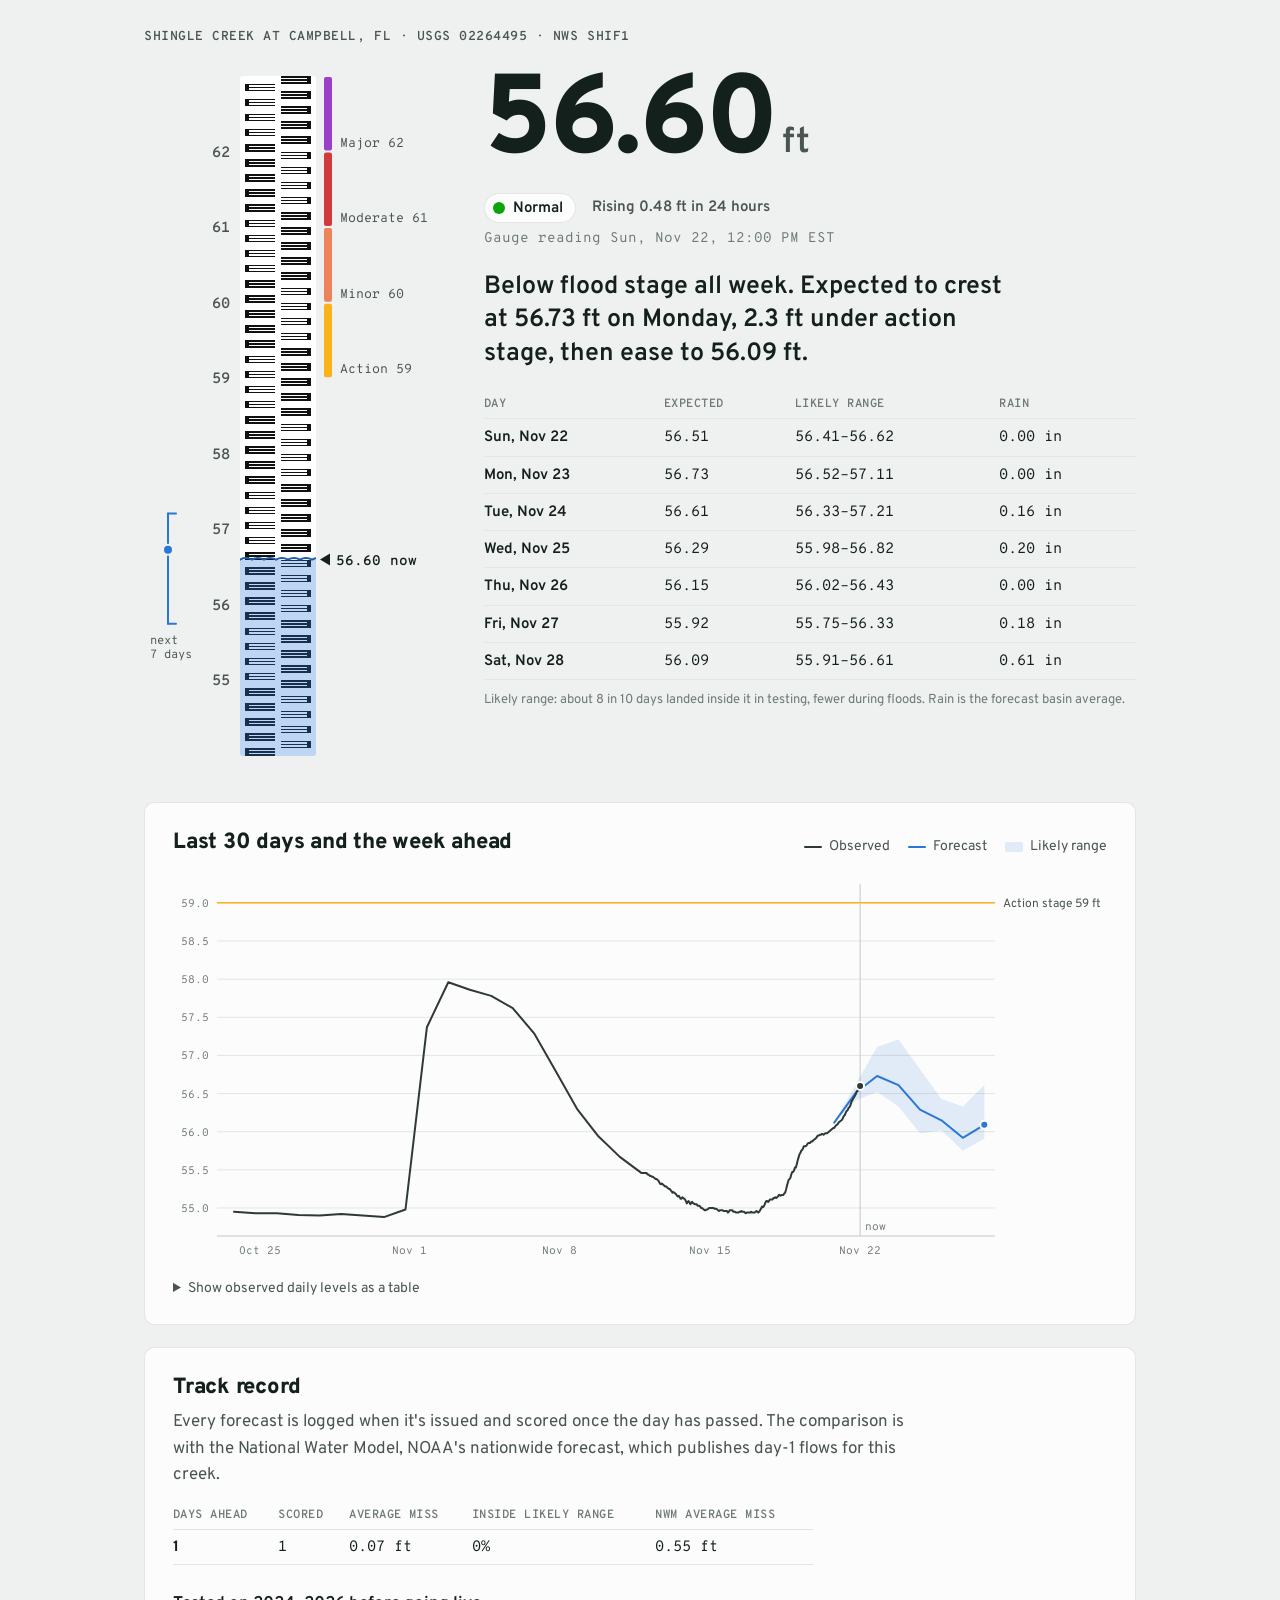
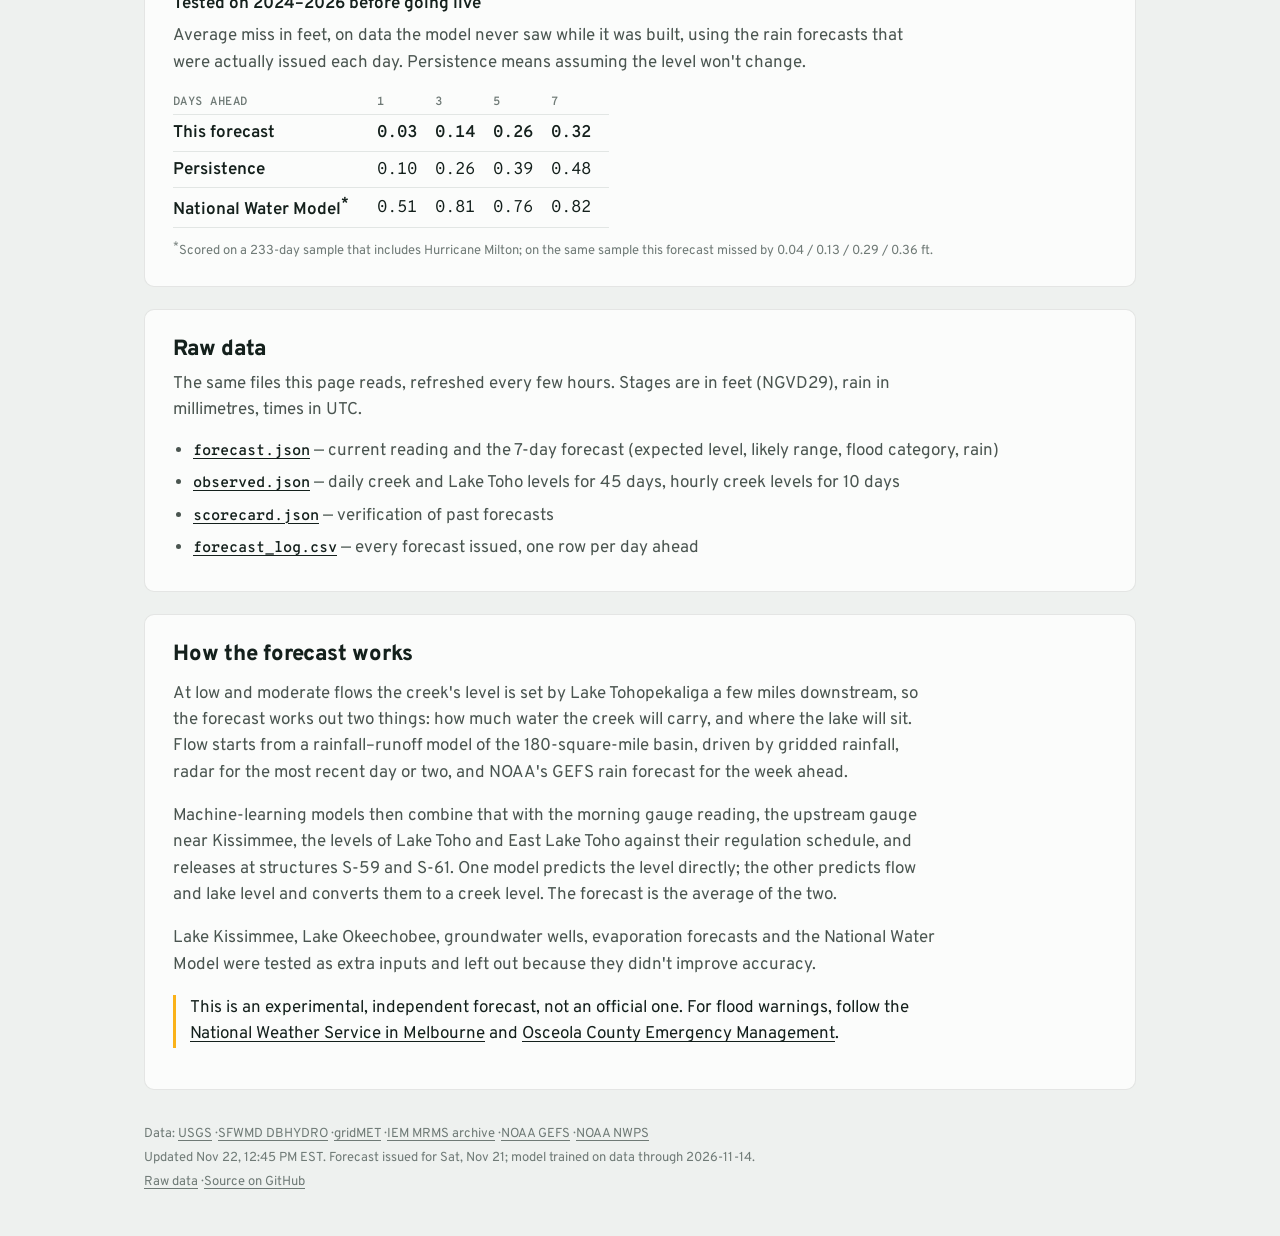
==== site/index.html @ 2aab3267 "Add static forecast site (GitHub Pages) reading site/data JSON Single page, vanilla JS + inline SVG," ====
<!doctype html>
<html lang="en">
<head>
  <meta charset="utf-8">
  <meta name="viewport" content="width=device-width, initial-scale=1">
  <title>Shingle Creek forecast</title>
  <meta name="description" content="7-day water level forecast for Shingle Creek at Campbell, Florida (USGS 02264495), updated every few hours.">
  <link rel="icon" href="data:image/svg+xml,%3Csvg xmlns='http://www.w3.org/2000/svg' viewBox='0 0 32 32'%3E%3Crect x='6' y='1' width='20' height='30' rx='2' fill='%23fff' stroke='%23111' stroke-width='2'/%3E%3Cpath d='M9 5h7v2H11v2h5v2H11v2h5v2H9z' fill='%23111'/%3E%3Crect x='7' y='19' width='18' height='11' fill='%232a78d6'/%3E%3C/svg%3E">
  <link rel="preconnect" href="https://fonts.googleapis.com">
  <link rel="preconnect" href="https://fonts.gstatic.com" crossorigin>
  <link href="https://fonts.googleapis.com/css2?family=Overpass:wght@400;600;800&family=Overpass+Mono:wght@400;600&display=swap" rel="stylesheet">
  <link rel="stylesheet" href="style.css">
</head>
<body>
  <header class="masthead">
    <p class="eyebrow">Shingle Creek at Campbell, FL · USGS 02264495 · NWS SHIF1</p>
  </header>

  <main>
    <section class="hero" aria-labelledby="now-heading">
      <figure class="gauge" aria-describedby="gauge-desc">
        <svg id="gauge" role="img" aria-labelledby="gauge-desc"></svg>
        <figcaption id="gauge-desc" class="sr-only">Staff gauge showing the current level against flood stages.</figcaption>
      </figure>
      <div class="reading">
        <h1 id="now-heading" class="sr-only">Current level</h1>
        <p class="stage"><span id="stage-value">—</span><span class="unit">ft</span></p>
        <p class="status-row">
          <span id="category" class="chip" data-cat="unknown"><span class="chip-icon" aria-hidden="true"></span><span class="chip-text">Loading</span></span>
          <span id="trend" class="trend"></span>
        </p>
        <p id="as-of" class="as-of"></p>
        <p id="headline" class="headline"></p>
        <table class="week" aria-label="7-day forecast">
          <thead><tr><th scope="col">Day</th><th scope="col">Expected</th><th scope="col">Likely range</th><th scope="col">Rain</th></tr></thead>
          <tbody id="week-body"></tbody>
        </table>
        <p class="note">Likely range: about 8 in 10 days landed inside it in testing, fewer during floods. Rain is the forecast basin average.</p>
      </div>
    </section>

    <section class="panel" aria-labelledby="hydro-heading">
      <div class="panel-head">
        <h2 id="hydro-heading">Last 30 days and the week ahead</h2>
        <ul class="legend" aria-label="Legend">
          <li><span class="key key-obs" aria-hidden="true"></span>Observed</li>
          <li><span class="key key-fc" aria-hidden="true"></span>Forecast</li>
          <li><span class="key key-band" aria-hidden="true"></span>Likely range</li>
        </ul>
      </div>
      <div id="hydro" class="hydro"></div>
      <details class="data-table">
        <summary>Show observed daily levels as a table</summary>
        <table><thead><tr><th scope="col">Date</th><th scope="col">Creek (ft)</th><th scope="col">Lake Toho (ft)</th></tr></thead><tbody id="obs-body"></tbody></table>
      </details>
    </section>

    <section class="panel" aria-labelledby="record-heading">
      <h2 id="record-heading">Track record</h2>
      <p class="lede">Every forecast is logged when it's issued and scored once the day has passed. The comparison is with the National Water Model, NOAA's nationwide forecast, which publishes day-1 flows for this creek.</p>
      <div id="record"></div>
      <h3>Tested on 2024–2026 before going live</h3>
      <p class="lede">Average miss in feet, on data the model never saw while it was built, using the rain forecasts that were actually issued each day. Persistence means assuming the level won't change.</p>
      <table class="results">
        <thead><tr><th scope="col">Days ahead</th><th scope="col">1</th><th scope="col">3</th><th scope="col">5</th><th scope="col">7</th></tr></thead>
        <tbody>
          <tr><th scope="row">This forecast</th><td>0.03</td><td>0.14</td><td>0.26</td><td>0.32</td></tr>
          <tr><th scope="row">Persistence</th><td>0.10</td><td>0.26</td><td>0.39</td><td>0.48</td></tr>
          <tr><th scope="row">National Water Model<sup>*</sup></th><td>0.51</td><td>0.81</td><td>0.76</td><td>0.82</td></tr>
        </tbody>
      </table>
      <p class="note"><sup>*</sup>Scored on a 233-day sample that includes Hurricane Milton; on the same sample this forecast missed by 0.04 / 0.13 / 0.29 / 0.36 ft.</p>
    </section>

    <section class="panel" aria-labelledby="raw-heading">
      <h2 id="raw-heading">Raw data</h2>
      <p class="lede">The same files this page reads, refreshed every few hours. Stages are in feet (NGVD29), rain in millimetres, times in UTC.</p>
      <ul class="raw-links">
        <li><a href="https://raw.githubusercontent.com/hunterjackson/shingle-creek-forecast/main/site/data/forecast.json">forecast.json</a> — current reading and the 7-day forecast (expected level, likely range, flood category, rain)</li>
        <li><a href="https://raw.githubusercontent.com/hunterjackson/shingle-creek-forecast/main/site/data/observed.json">observed.json</a> — daily creek and Lake Toho levels for 45 days, hourly creek levels for 10 days</li>
        <li><a href="https://raw.githubusercontent.com/hunterjackson/shingle-creek-forecast/main/site/data/scorecard.json">scorecard.json</a> — verification of past forecasts</li>
        <li><a href="https://raw.githubusercontent.com/hunterjackson/shingle-creek-forecast/main/site/data/forecast_log.csv">forecast_log.csv</a> — every forecast issued, one row per day ahead</li>
      </ul>
    </section>

    <section class="panel how" aria-labelledby="how-heading">
      <h2 id="how-heading">How the forecast works</h2>
      <p>At low and moderate flows the creek's level is set by Lake Tohopekaliga a few miles downstream, so the forecast works out two things: how much water the creek will carry, and where the lake will sit. Flow starts from a rainfall–runoff model of the 180-square-mile basin, driven by gridded rainfall, radar for the most recent day or two, and NOAA's GEFS rain forecast for the week ahead.</p>
      <p>Machine-learning models then combine that with the morning gauge reading, the upstream gauge near Kissimmee, the levels of Lake Toho and East Lake Toho against their regulation schedule, and releases at structures S-59 and S-61. One model predicts the level directly; the other predicts flow and lake level and converts them to a creek level. The forecast is the average of the two.</p>
      <p>Lake Kissimmee, Lake Okeechobee, groundwater wells, evaporation forecasts and the National Water Model were tested as extra inputs and left out because they didn't improve accuracy.</p>
      <p class="disclaimer">This is an experimental, independent forecast, not an official one. For flood warnings, follow the <a href="https://www.weather.gov/mlb/">National Weather Service in Melbourne</a> and <a href="https://www.osceola.org/agencies-departments/emergency-management/">Osceola County Emergency Management</a>.</p>
    </section>
  </main>

  <footer class="footer">
    <p>Data: <a href="https://waterdata.usgs.gov/monitoring-location/02264495/">USGS</a> · <a href="https://www.sfwmd.gov/science-data/dbhydro">SFWMD DBHYDRO</a> · <a href="https://www.climatologylab.org/gridmet.html">gridMET</a> · <a href="https://mesonet.agron.iastate.edu/">IEM MRMS archive</a> · <a href="https://registry.opendata.aws/noaa-gefs/">NOAA GEFS</a> · <a href="https://water.noaa.gov/">NOAA NWPS</a></p>
    <p id="generated"></p>
    <p><a href="#raw-heading">Raw data</a> · <a href="https://github.com/hunterjackson/shingle-creek-forecast">Source on GitHub</a></p>
  </footer>

  <div id="tooltip" class="tooltip" role="status" hidden></div>
  <script src="app.js" defer></script>
</body>
</html>
---- site/style.css ----
/* Shingle Creek forecast — tokens first; the chart and gauge read them by role. */
:root {
  color-scheme: light;
  --page: #eef1ef;
  --surface: #fbfcfb;
  --ink: #14201c;
  --ink-2: #4a5550;
  --muted: #6f7a76;
  --grid: #e2e6e4;
  --axis: #c2c9c6;
  --border: rgba(20, 32, 28, 0.10);
  --obs: #2f3936;
  --fc: #2a78d6;
  --fc-wash: rgba(42, 120, 214, 0.13);
  --board: #ffffff;
  --board-ink: #111111;
  --board-red: #c8102e;
  --water: rgba(42, 120, 214, 0.30);
  --water-edge: #1c5cab;
  /* flood categories (status — always shown with a label) */
  --cat-normal: #0ca30c;
  --cat-action: #fab219;
  --cat-minor: #ec835a;
  --cat-moderate: #d03b3b;
  --cat-major: #9b3fc9;
  --tooltip-bg: #14201c;
  --tooltip-ink: #f3f5f4;
  --font: "Overpass", system-ui, -apple-system, "Segoe UI", sans-serif;
  --mono: "Overpass Mono", ui-monospace, "SFMono-Regular", Menlo, monospace;
}
@media (prefers-color-scheme: dark) {
  :root:where(:not([data-theme="light"])) {
    color-scheme: dark;
    --page: #0c1110;
    --surface: #141a18;
    --ink: #e8ecea;
    --ink-2: #b8c1bd;
    --muted: #8b9591;
    --grid: #232c29;
    --axis: #36413d;
    --border: rgba(255, 255, 255, 0.10);
    --obs: #c9d1ce;
    --fc: #3987e5;
    --fc-wash: rgba(57, 135, 229, 0.18);
    --board: #e4e8e6;
    --board-ink: #111111;
    --board-red: #b30e29;
    --water: rgba(57, 135, 229, 0.42);
    --water-edge: #6da7ec;
    --tooltip-bg: #e8ecea;
    --tooltip-ink: #0c1110;
  }
}
:root[data-theme="dark"] {
  color-scheme: dark;
  --page: #0c1110; --surface: #141a18; --ink: #e8ecea; --ink-2: #b8c1bd; --muted: #8b9591;
  --grid: #232c29; --axis: #36413d; --border: rgba(255, 255, 255, 0.10); --obs: #c9d1ce;
  --fc: #3987e5; --fc-wash: rgba(57, 135, 229, 0.18); --board: #e4e8e6; --board-ink: #111111;
  --board-red: #b30e29; --water: rgba(57, 135, 229, 0.42); --water-edge: #6da7ec;
  --tooltip-bg: #e8ecea; --tooltip-ink: #0c1110;
}

* { box-sizing: border-box; }
html { -webkit-text-size-adjust: 100%; }
body {
  margin: 0;
  background: var(--page);
  color: var(--ink);
  font: 400 17px/1.55 var(--font);
}
a { color: inherit; text-decoration-thickness: 1px; text-underline-offset: 3px; }
a:hover { color: var(--fc); }
:focus-visible { outline: 2px solid var(--fc); outline-offset: 2px; border-radius: 2px; }
.sr-only { position: absolute; width: 1px; height: 1px; overflow: hidden; clip: rect(0 0 0 0); white-space: nowrap; }

.masthead, main, .footer { max-width: 1040px; margin: 0 auto; padding: 0 24px; }
.masthead { padding-top: 28px; }
.eyebrow {
  margin: 0;
  font: 600 13px/1.4 var(--mono);
  letter-spacing: 0.04em;
  text-transform: uppercase;
  color: var(--ink-2);
}

/* ---------- hero: gauge + reading ---------- */
.hero {
  display: grid;
  grid-template-columns: minmax(200px, 300px) 1fr;
  gap: 40px;
  align-items: start;
  padding: 20px 0 36px;
}
.gauge { margin: 0; }
.gauge svg { display: block; width: 100%; height: auto; overflow: visible; }
.gauge text { font-family: var(--mono); }

.stage {
  margin: 8px 0 0;
  font: 800 clamp(64px, 11vw, 112px)/0.9 var(--font);
  letter-spacing: -0.03em;
}
.stage .unit { font-size: 0.32em; font-weight: 600; letter-spacing: 0; margin-left: 0.18em; color: var(--ink-2); }
.status-row { display: flex; flex-wrap: wrap; align-items: center; gap: 10px 16px; margin: 18px 0 0; }
.chip {
  display: inline-flex; align-items: center; gap: 8px;
  padding: 4px 12px 3px 8px;
  border: 1px solid var(--border); border-radius: 999px;
  background: var(--surface);
  font: 600 15px/1.4 var(--font);
}
.chip-icon { width: 12px; height: 12px; border-radius: 3px; background: var(--muted); }
.chip[data-cat="normal"] .chip-icon { background: var(--cat-normal); border-radius: 50%; }
.chip[data-cat="action"] .chip-icon { background: var(--cat-action); }
.chip[data-cat="minor"] .chip-icon { background: var(--cat-minor); }
.chip[data-cat="moderate"] .chip-icon { background: var(--cat-moderate); }
.chip[data-cat="major"] .chip-icon { background: var(--cat-major); }
.trend { font: 600 15px/1.4 var(--font); color: var(--ink-2); }
.as-of { margin: 6px 0 0; font: 400 14px/1.4 var(--mono); color: var(--muted); }
.headline { margin: 22px 0 18px; font: 600 clamp(20px, 2.4vw, 25px)/1.35 var(--font); max-width: 34ch; }

.week { width: 100%; border-collapse: collapse; font-size: 15px; }
.week th, .week td { padding: 7px 10px 6px 0; text-align: left; border-bottom: 1px solid var(--grid); }
.week thead th { font: 600 12px/1.3 var(--mono); text-transform: uppercase; letter-spacing: 0.04em; color: var(--muted); }
.week td { font-family: var(--mono); font-variant-numeric: tabular-nums; }
.week td:first-child { font-family: var(--font); font-weight: 600; }
.week .flag { display: inline-block; width: 8px; height: 8px; border-radius: 2px; margin-left: 6px; vertical-align: 1px; }
.note { margin: 10px 0 0; font-size: 13px; color: var(--muted); }

/* ---------- panels ---------- */
.panel {
  background: var(--surface);
  border: 1px solid var(--border);
  border-radius: 10px;
  padding: 26px 28px 24px;
  margin: 0 0 22px;
}
.panel h2 { margin: 0; font: 800 22px/1.25 var(--font); letter-spacing: -0.01em; }
.panel h3 { margin: 28px 0 0; font: 600 17px/1.3 var(--font); }
.panel-head { display: flex; flex-wrap: wrap; align-items: baseline; justify-content: space-between; gap: 8px 24px; margin-bottom: 14px; }
.lede { margin: 8px 0 14px; color: var(--ink-2); max-width: 68ch; }

.legend { display: flex; flex-wrap: wrap; gap: 6px 18px; margin: 0; padding: 0; list-style: none; font-size: 14px; color: var(--ink-2); }
.legend li { display: inline-flex; align-items: center; gap: 7px; }
.key { display: inline-block; width: 18px; }
.key-obs { height: 2px; background: var(--obs); border-radius: 1px; }
.key-fc { height: 2px; background: var(--fc); border-radius: 1px; }
.key-band { height: 10px; background: var(--fc-wash); border-radius: 2px; }

.hydro { position: relative; width: 100%; }
.hydro svg { display: block; width: 100%; height: auto; touch-action: pan-y; }
.hydro text { font-family: var(--mono); font-size: 11px; fill: var(--muted); }
.hydro .flood-label { font-family: var(--font); font-size: 12px; fill: var(--ink-2); }

.data-table { margin-top: 14px; font-size: 14px; }
.data-table summary { cursor: pointer; color: var(--ink-2); }
.data-table table, .results { border-collapse: collapse; margin-top: 10px; }
.data-table th, .data-table td, .results th, .results td { padding: 5px 18px 4px 0; text-align: left; border-bottom: 1px solid var(--grid); }
.data-table td, .results td { font-family: var(--mono); font-variant-numeric: tabular-nums; }
.results thead th { font: 600 12px/1.3 var(--mono); text-transform: uppercase; letter-spacing: 0.04em; color: var(--muted); }
.results tbody th { font-weight: 600; padding-right: 28px; }
.results tbody tr:first-child td { font-weight: 600; }

.record-table { border-collapse: collapse; width: 100%; max-width: 640px; font-size: 15px; }
.record-table th, .record-table td { padding: 6px 16px 5px 0; text-align: left; border-bottom: 1px solid var(--grid); }
.record-table td { font-family: var(--mono); font-variant-numeric: tabular-nums; }
.record-table thead th { font: 600 12px/1.3 var(--mono); text-transform: uppercase; letter-spacing: 0.04em; color: var(--muted); }
.empty { padding: 14px 16px; border: 1px dashed var(--axis); border-radius: 8px; color: var(--ink-2); max-width: 640px; }

.raw-links { margin: 0; padding-left: 20px; color: var(--ink-2); }
.raw-links li { margin: 6px 0; }
.raw-links a { font: 600 15px/1.4 var(--mono); color: var(--ink); }
.how p { max-width: 70ch; color: var(--ink-2); }
.how p:first-of-type { margin-top: 12px; }
.disclaimer { padding-left: 14px; border-left: 3px solid var(--cat-action); color: var(--ink) !important; }

.footer { padding-top: 8px; padding-bottom: 40px; font-size: 13px; color: var(--muted); }
.footer p { margin: 4px 0; }

.tooltip {
  position: fixed; z-index: 10; pointer-events: none;
  min-width: 150px; padding: 9px 11px 8px;
  background: var(--tooltip-bg); color: var(--tooltip-ink);
  border-radius: 6px; font-size: 13px; line-height: 1.45;
  box-shadow: 0 4px 18px rgba(0, 0, 0, 0.18);
}
.tooltip .tt-date { font: 600 12px/1.3 var(--mono); opacity: 0.75; margin-bottom: 4px; }
.tooltip .tt-row { display: flex; align-items: center; gap: 8px; }
.tooltip .tt-row b { font: 600 14px/1.4 var(--mono); }
.tooltip .tt-key { display: inline-block; width: 12px; height: 2px; border-radius: 1px; }

/* water surface ripple on the gauge */
@keyframes drift { from { transform: translateX(0); } to { transform: translateX(-24px); } }
.ripple { animation: drift 4s linear infinite; }
@media (prefers-reduced-motion: reduce) { .ripple { animation: none; } }

@media (max-width: 760px) {
  body { font-size: 16px; }
  .masthead, main, .footer { padding: 0 16px; }
  .masthead { padding-top: 20px; }
  .hero { grid-template-columns: 1fr; gap: 18px; }
  .gauge { max-width: 300px; order: 2; }
  .headline { font-size: 19px; }
  .week { font-size: 14px; }
  .week th, .week td { padding-right: 6px; }
  .panel { padding: 20px 16px 18px; border-radius: 8px; }
}
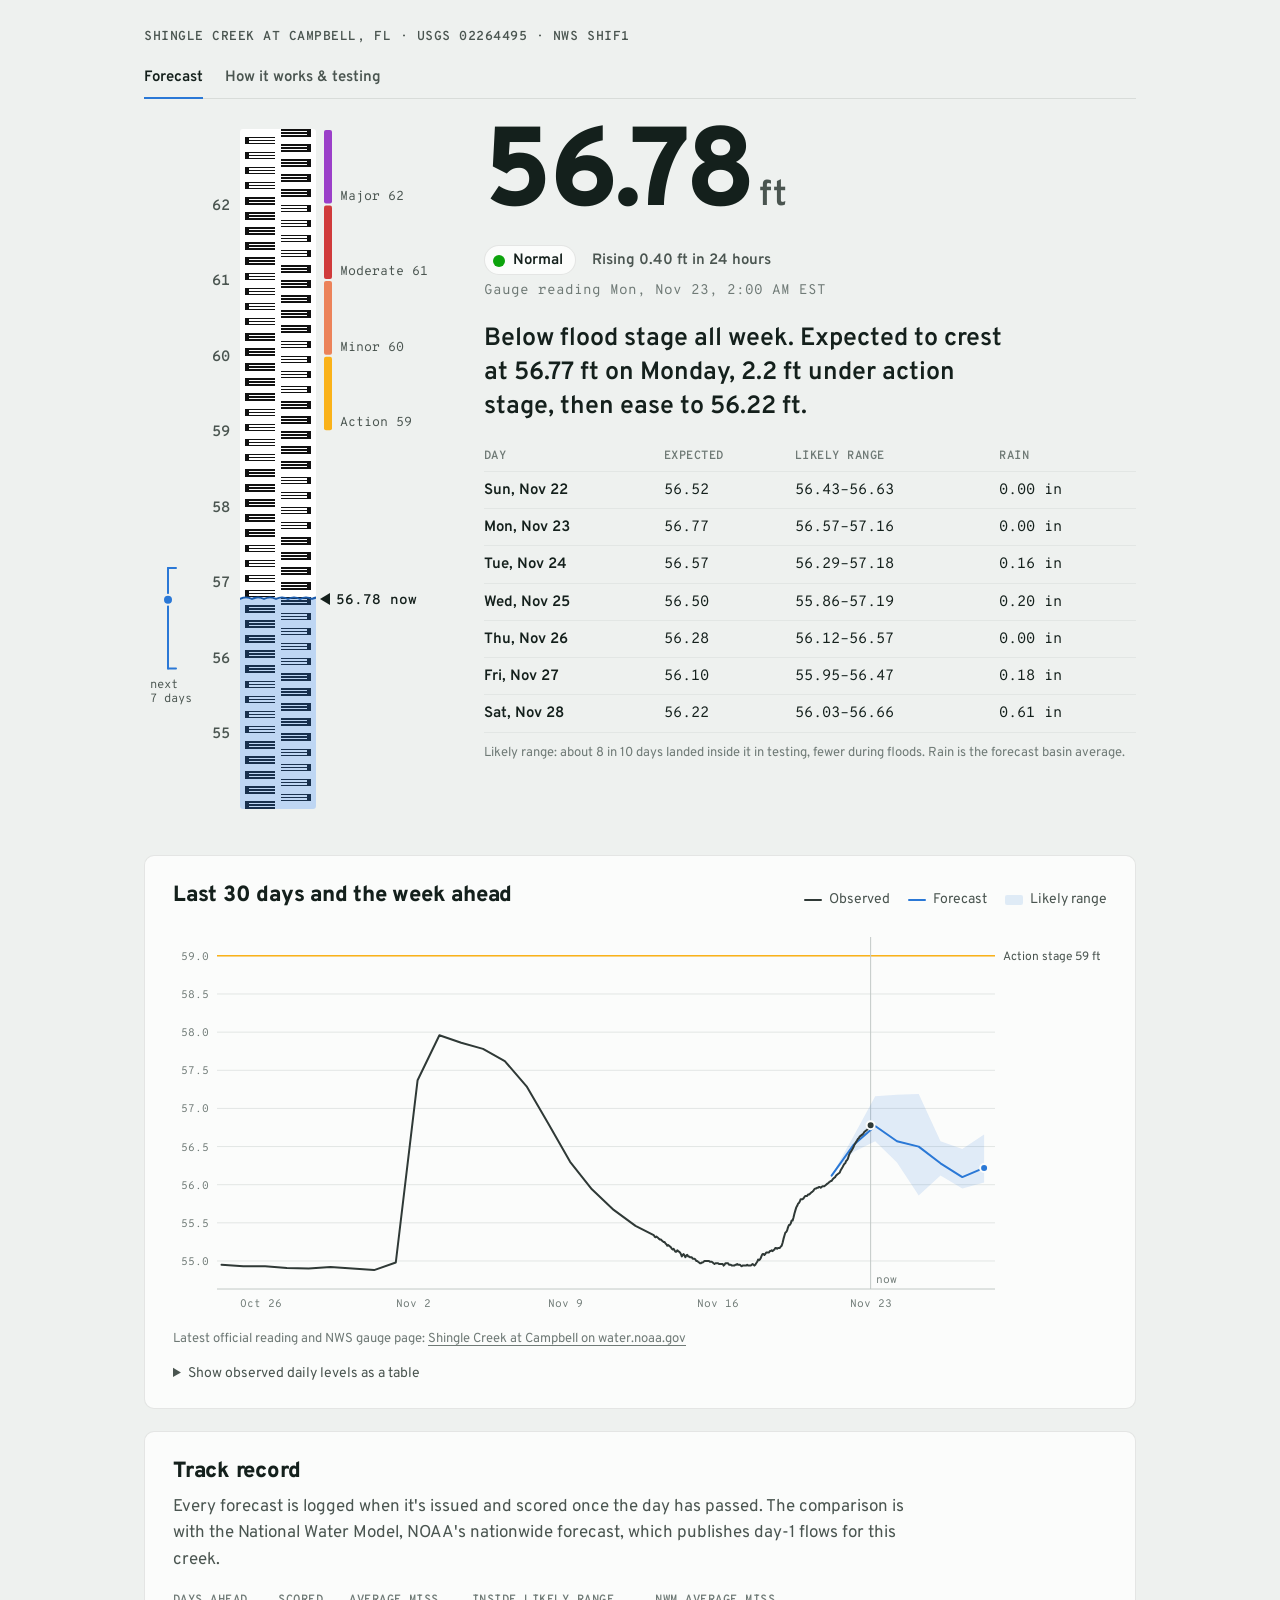
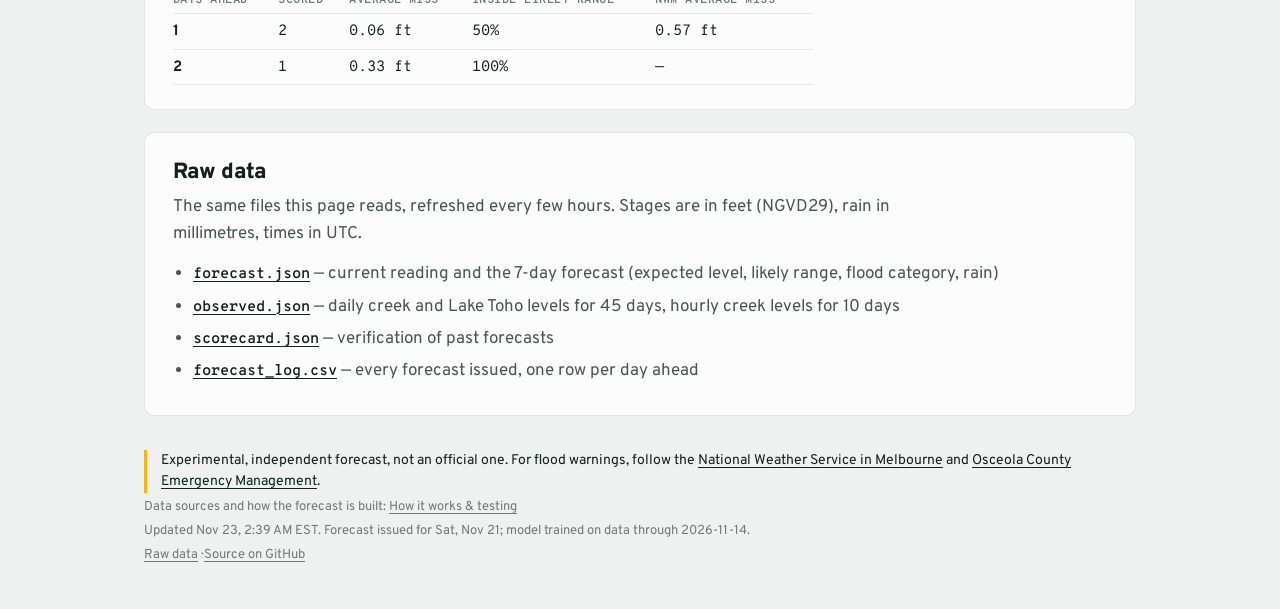
==== commit d3f6a832: "Move how-it-works and testing to their own tab; add NOAA gauge link The front page is now just the l" ====
--- a/site/index.html
+++ b/site/index.html
@@ -14,6 +14,10 @@
 <body>
   <header class="masthead">
     <p class="eyebrow">Shingle Creek at Campbell, FL · USGS 02264495 · NWS SHIF1</p>
+    <nav class="tabs" aria-label="Pages">
+      <a href="./" aria-current="page">Forecast</a>
+      <a href="how-it-works.html">How it works &amp; testing</a>
+    </nav>
   </header>
 
   <main>
@@ -49,6 +53,7 @@
         </ul>
       </div>
       <div id="hydro" class="hydro"></div>
+      <p class="note live-link">Latest official reading and NWS gauge page: <a href="https://water.noaa.gov/gauges/shif1">Shingle Creek at Campbell on water.noaa.gov</a></p>
       <details class="data-table">
         <summary>Show observed daily levels as a table</summary>
         <table><thead><tr><th scope="col">Date</th><th scope="col">Creek (ft)</th><th scope="col">Lake Toho (ft)</th></tr></thead><tbody id="obs-body"></tbody></table>
@@ -59,17 +64,6 @@
       <h2 id="record-heading">Track record</h2>
       <p class="lede">Every forecast is logged when it's issued and scored once the day has passed. The comparison is with the National Water Model, NOAA's nationwide forecast, which publishes day-1 flows for this creek.</p>
       <div id="record"></div>
-      <h3>Tested on 2024–2026 before going live</h3>
-      <p class="lede">Average miss in feet, on data the model never saw while it was built, using the rain forecasts that were actually issued each day. Persistence means assuming the level won't change.</p>
-      <table class="results">
-        <thead><tr><th scope="col">Days ahead</th><th scope="col">1</th><th scope="col">3</th><th scope="col">5</th><th scope="col">7</th></tr></thead>
-        <tbody>
-          <tr><th scope="row">This forecast</th><td>0.03</td><td>0.14</td><td>0.26</td><td>0.32</td></tr>
-          <tr><th scope="row">Persistence</th><td>0.10</td><td>0.26</td><td>0.39</td><td>0.48</td></tr>
-          <tr><th scope="row">National Water Model<sup>*</sup></th><td>0.51</td><td>0.81</td><td>0.76</td><td>0.82</td></tr>
-        </tbody>
-      </table>
-      <p class="note"><sup>*</sup>Scored on a 233-day sample that includes Hurricane Milton; on the same sample this forecast missed by 0.04 / 0.13 / 0.29 / 0.36 ft.</p>
     </section>
 
     <section class="panel" aria-labelledby="raw-heading">
@@ -82,18 +76,11 @@
         <li><a href="https://raw.githubusercontent.com/hunterjackson/shingle-creek-forecast/main/site/data/forecast_log.csv">forecast_log.csv</a> — every forecast issued, one row per day ahead</li>
       </ul>
     </section>
-
-    <section class="panel how" aria-labelledby="how-heading">
-      <h2 id="how-heading">How the forecast works</h2>
-      <p>At low and moderate flows the creek's level is set by Lake Tohopekaliga a few miles downstream, so the forecast works out two things: how much water the creek will carry, and where the lake will sit. Flow starts from a rainfall–runoff model of the 180-square-mile basin, driven by gridded rainfall, radar for the most recent day or two, and NOAA's GEFS rain forecast for the week ahead.</p>
-      <p>Machine-learning models then combine that with the morning gauge reading, the upstream gauge near Kissimmee, the levels of Lake Toho and East Lake Toho against their regulation schedule, and releases at structures S-59 and S-61. One model predicts the level directly; the other predicts flow and lake level and converts them to a creek level. The forecast is the average of the two.</p>
-      <p>Lake Kissimmee, Lake Okeechobee, groundwater wells, evaporation forecasts and the National Water Model were tested as extra inputs and left out because they didn't improve accuracy.</p>
-      <p class="disclaimer">This is an experimental, independent forecast, not an official one. For flood warnings, follow the <a href="https://www.weather.gov/mlb/">National Weather Service in Melbourne</a> and <a href="https://www.osceola.org/agencies-departments/emergency-management/">Osceola County Emergency Management</a>.</p>
-    </section>
   </main>
 
   <footer class="footer">
-    <p>Data: <a href="https://waterdata.usgs.gov/monitoring-location/02264495/">USGS</a> · <a href="https://www.sfwmd.gov/science-data/dbhydro">SFWMD DBHYDRO</a> · <a href="https://www.climatologylab.org/gridmet.html">gridMET</a> · <a href="https://mesonet.agron.iastate.edu/">IEM MRMS archive</a> · <a href="https://registry.opendata.aws/noaa-gefs/">NOAA GEFS</a> · <a href="https://water.noaa.gov/">NOAA NWPS</a></p>
+    <p class="disclaimer foot-disclaimer">Experimental, independent forecast, not an official one. For flood warnings, follow the <a href="https://www.weather.gov/mlb/">National Weather Service in Melbourne</a> and <a href="https://www.osceola.org/agencies-departments/emergency-management/">Osceola County Emergency Management</a>.</p>
+    <p>Data sources and how the forecast is built: <a href="how-it-works.html">How it works &amp; testing</a></p>
     <p id="generated"></p>
     <p><a href="#raw-heading">Raw data</a> · <a href="https://github.com/hunterjackson/shingle-creek-forecast">Source on GitHub</a></p>
   </footer>
--- a/site/style.css
+++ b/site/style.css
@@ -205,3 +205,15 @@
   .week th, .week td { padding-right: 6px; }
   .panel { padding: 20px 16px 18px; border-radius: 8px; }
 }
+
+/* ---------- tabs + secondary page ---------- */
+.tabs { display: flex; flex-wrap: wrap; gap: 4px 22px; margin: 14px 0 0; border-bottom: 1px solid var(--border); }
+.tabs a { padding: 8px 0 9px; margin-bottom: -1px; text-decoration: none; color: var(--ink-2); font: 600 15px/1.3 var(--font); border-bottom: 2px solid transparent; }
+.tabs a:hover { color: var(--ink); }
+.tabs a[aria-current="page"] { color: var(--ink); border-bottom-color: var(--fc); }
+.page-title { margin: 28px 0 18px; font: 800 clamp(28px, 4vw, 40px)/1.15 var(--font); letter-spacing: -0.02em; }
+.live-link { margin-top: 12px; }
+.sources { margin: 0; padding-left: 20px; color: var(--ink-2); }
+.sources li { margin: 8px 0; max-width: 72ch; }
+.sources a { font-weight: 600; color: var(--ink); }
+.foot-disclaimer { margin: 0 0 14px; font-size: 14px; color: var(--ink) !important; }
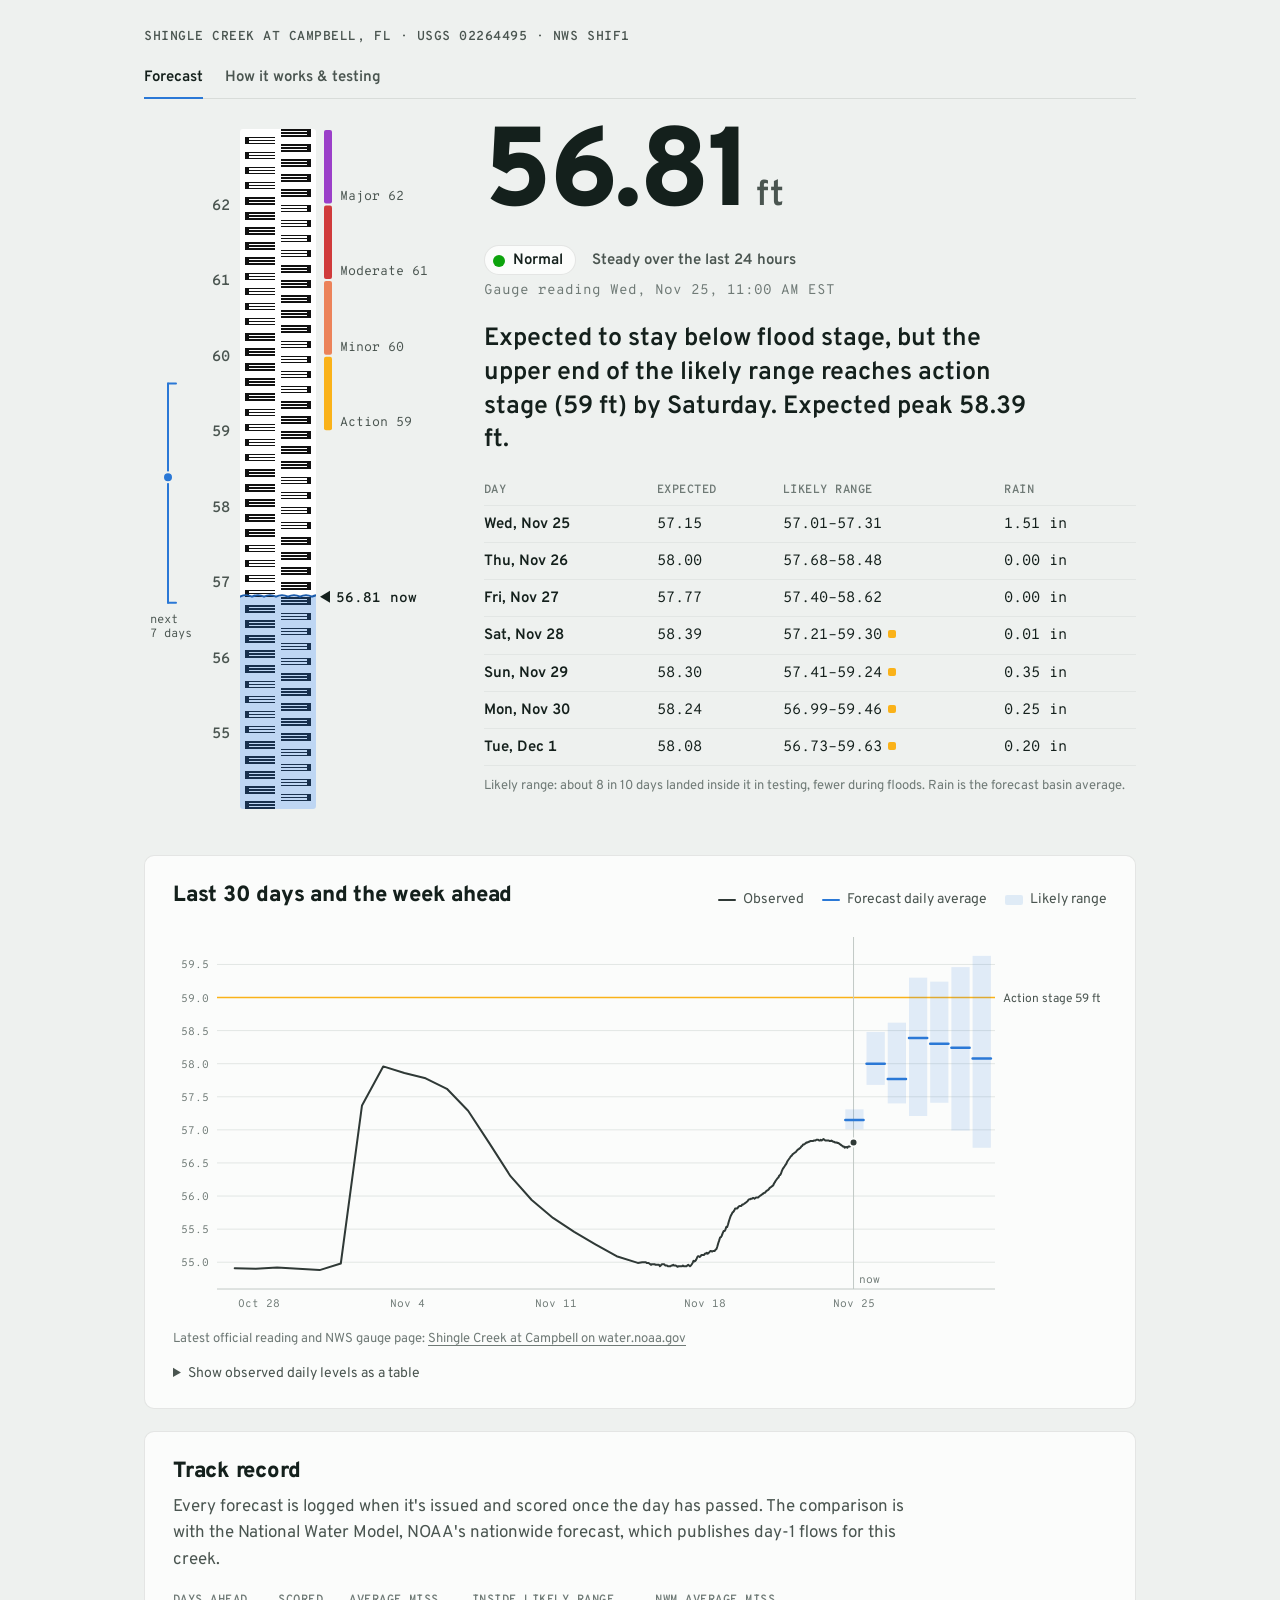
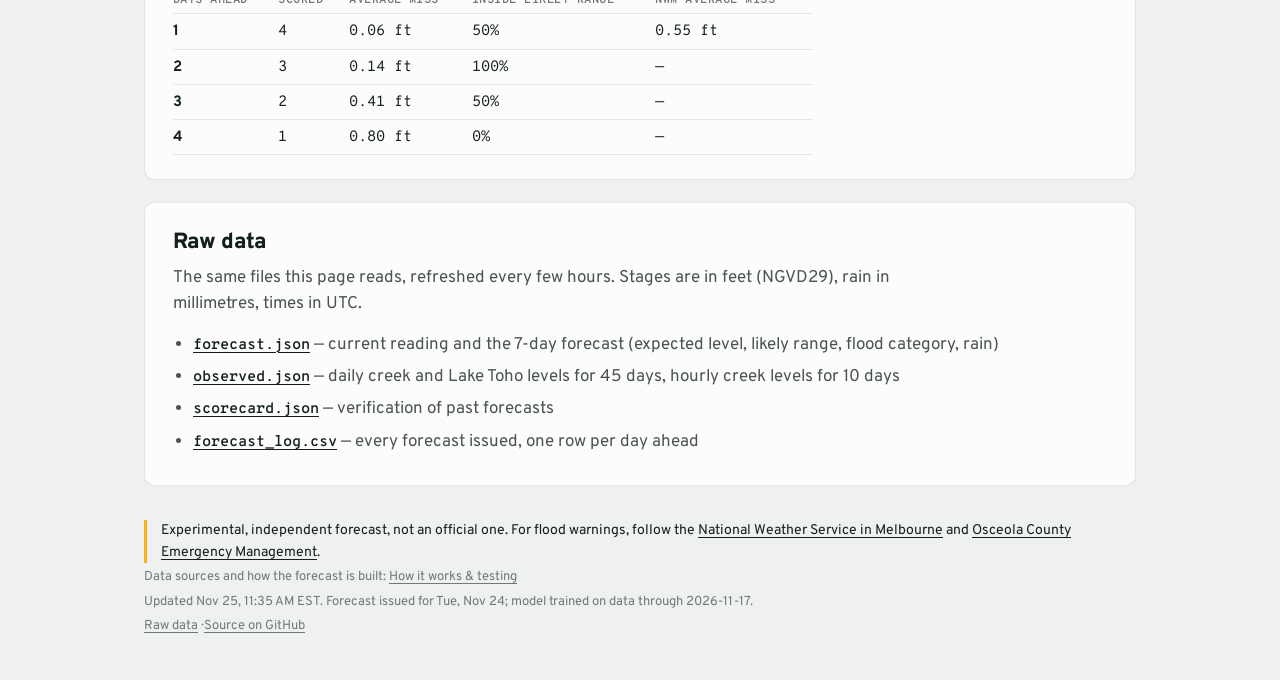
==== commit 3e65e92f: "Site: draw forecasts as daily-average steps, not noon points joined by lines The chart plotted each " ====
--- a/site/index.html
+++ b/site/index.html
@@ -48,7 +48,7 @@
         <h2 id="hydro-heading">Last 30 days and the week ahead</h2>
         <ul class="legend" aria-label="Legend">
           <li><span class="key key-obs" aria-hidden="true"></span>Observed</li>
-          <li><span class="key key-fc" aria-hidden="true"></span>Forecast</li>
+          <li><span class="key key-fc" aria-hidden="true"></span>Forecast daily average</li>
           <li><span class="key key-band" aria-hidden="true"></span>Likely range</li>
         </ul>
       </div>
